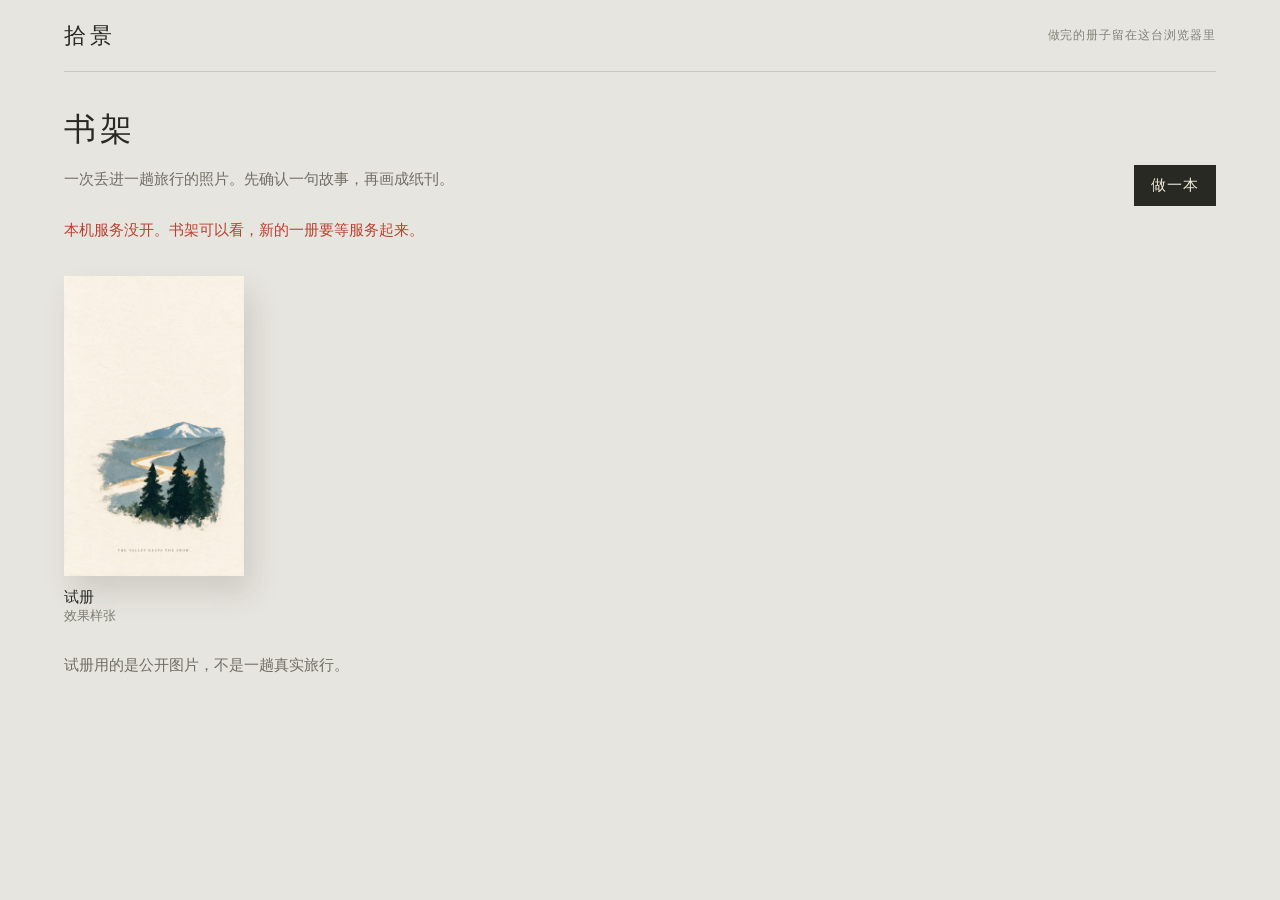
==== site/index.html @ c5df9996 "chore: baseline the local album site before the essay plan" ====
<!DOCTYPE html>
<html lang="zh-CN">
<head>
  <meta charset="utf-8" />
  <meta name="viewport" content="width=device-width, initial-scale=1" />
  <title>拾景</title>
  <link rel="stylesheet" href="style.css" />
</head>
<body>
  <header class="top">
    <a class="brand" href="#/">拾景</a>
    <p class="hint" id="hint">本机相册</p>
  </header>
  <main id="app"></main>
  <script type="module" src="app.js"></script>
</body>
</html>
---- site/style.css ----
:root { --paper: #f3eedf; --ink: #282923; --red: #b9412e; --desk: #e7e5df; }
* { box-sizing: border-box; }
body { margin: 0; background: var(--desk); color: var(--ink); font: 15px "Iowan Old Style", Palatino, "Songti SC", serif; }
button, a { color: inherit; font: inherit; }
button { cursor: pointer; }
button:disabled { opacity: 0.35; cursor: default; }
.top { height: 72px; margin: 0 5%; border-bottom: 1px solid #c9c8bf; display: flex; align-items: center; justify-content: space-between; }
.brand { text-decoration: none; letter-spacing: 0.18em; font-size: 22px; }
.hint { margin: 0; color: #818277; font-size: 12px; letter-spacing: 0.08em; }
main { padding: 28px 5% 64px; }
.shelf-head, .row { display: flex; justify-content: space-between; align-items: end; gap: 16px; }
h1 { margin: 8px 0 0; font-weight: 500; font-size: 32px; letter-spacing: 0.12em; }
.lead { color: #6f6e64; line-height: 1.6; max-width: 46em; }
.kicker { margin: 0; letter-spacing: 0.14em; font-size: 12px; color: #8a8474; }
.return-link { margin: 0 0 8px; display: flex; gap: 18px; align-items: baseline; }
.return-link a { text-decoration: none; letter-spacing: 0.08em; }
.linkish { border: 0; padding: 0; background: transparent; letter-spacing: 0.08em; }
.linkish:focus-visible, .handoff button:focus-visible { outline: 1px solid var(--red); outline-offset: 3px; }
.story li small { display: block; color: #8a8474; letter-spacing: 0.08em; font-size: 12px; }
.primary, a.quiet { display: inline-block; text-decoration: none; text-align: center; }
.shelf { display: grid; grid-template-columns: repeat(auto-fill, minmax(160px, 180px)); gap: 36px 28px; margin: 36px 0 28px; }
.book-link { display: block; width: 100%; padding: 0; border: 0; background: transparent; text-align: left; }
.cover { display: block; aspect-ratio: 3 / 5; background: var(--paper); box-shadow: 8px 16px 28px #35322224; overflow: hidden; }
.cover img { width: 100%; height: 100%; object-fit: cover; display: block; }
.book-link strong { display: block; margin-top: 12px; font-weight: 500; }
.book-link small { color: #7d7d73; }
.primary, .quiet { border: 1px solid var(--ink); background: var(--ink); color: var(--paper); padding: 10px 16px; letter-spacing: 0.06em; white-space: nowrap; flex-shrink: 0; }
.quiet { background: transparent; color: var(--ink); }
.card { max-width: 640px; background: var(--paper); padding: 28px; box-shadow: 8px 18px 30px #35322218; }
.drop { border: 1px solid #c9c4b4; min-height: 180px; display: flex; flex-direction: column; justify-content: center; gap: 8px; padding: 24px; }
.drop.over { background: #efe8d8; }
.sentence { font-size: 22px; line-height: 1.55; margin: 0 0 18px; }
.check { display: block; padding: 12px; border: 1px solid rgba(0, 0, 0, 0.12); margin-top: 8px; }
.check input { margin-right: 8px; }
.note { width: 100%; margin-top: 14px; border: 0; border-bottom: 1px solid #c9c4b4; background: transparent; font: inherit; padding: 8px 0; }
.story { margin: 0; padding-left: 18px; line-height: 1.8; }
.actions { display: flex; gap: 10px; margin-top: 22px; }
.error { color: var(--red); }
.reading-area { position: relative; display: flex; justify-content: center; align-items: center; min-height: 0; }
.book-wrap { width: min(860px, calc((100vh - 340px) * 1.2)); aspect-ratio: 6 / 5; perspective: 2400px; margin: 12px auto 8px; touch-action: pan-y; }
.book { width: 100%; height: 100%; position: relative; transform: translateX(-25%); transition: transform 0.8s cubic-bezier(.22,.61,.36,1); transform-style: preserve-3d; }
.book.open { transform: translateX(0); }
.book.ended { transform: translateX(25%); }
.sheet { position: absolute; left: 50%; top: 0; width: 50%; height: 100%; transform-origin: left center; transform-style: preserve-3d; transition: transform 1s cubic-bezier(.32,.05,.24,1); cursor: pointer; }
.sheet.flipped { transform: rotateY(-180deg); }
.face { position: absolute; inset: 0; background: var(--paper); backface-visibility: hidden; overflow: hidden; box-shadow: 1px 2px 2px #35322220, 8px 17px 28px #35322224; }
.face.back { transform: rotateY(180deg); }
.face::after { content: ""; position: absolute; inset: 0; pointer-events: none; background: linear-gradient(90deg, #201b1515, transparent 5%, transparent 96%, #fff3); }
.face.back::after { background: linear-gradient(270deg, #201b1522, transparent 6%); }
.page, .page img { width: 100%; height: 100%; }
.page img { display: block; object-fit: cover; }
.round { position: absolute; top: 50%; width: 42px; height: 42px; margin-top: -21px; background: transparent; border: 1px solid #b7b8af; border-radius: 50%; font-size: 22px; z-index: 20; }
.prev { left: 0; }
.next { right: 0; }
.status { display: flex; justify-content: space-between; border-top: 1px solid #cac9c0; padding: 14px 0; font-size: 13px; }
#counter { color: var(--red); }
@media (max-width: 760px) {
  h1 { font-size: 24px; }
  .book-wrap { width: 100%; aspect-ratio: 0.6; }
  .book, .book.open, .book.ended { transform: none; }
  .sheet { left: 0; width: 100%; }
  .sheet.flipped { visibility: hidden; }
  .reading-area { min-height: 0; margin-bottom: 72px; }
  .sheet.mobile-back { visibility: visible; transform: none; }
  .sheet.mobile-back .face.back { transform: none; z-index: 2; }
  .sheet.mobile-back .front { visibility: hidden; }
  .round { top: auto; bottom: -58px; }
  .top { height: auto; min-height: 64px; padding: 14px 0; gap: 12px; }
  .hint { max-width: 48%; text-align: right; }
}
.format-row { position: sticky; top: 0; z-index: 4; display: flex; justify-content: space-between; align-items: baseline; gap: 12px 28px; flex-wrap: wrap; background: var(--desk); padding: 4px 0 12px; }
.formats { display: flex; gap: 28px; }
.formats button { border: 0; border-bottom: 1px solid transparent; background: transparent; padding: 0 0 4px; font: inherit; font-size: 32px; letter-spacing: 0.04em; color: #6f6e64; }
.formats button[aria-selected="true"] { color: var(--ink); border-bottom-color: var(--ink); }
.stage { margin-top: 8px; }
.moments-stage, .xhs-stage { display: flex; flex-wrap: nowrap; gap: 28px 40px; align-items: flex-start; margin-top: 18px; }
.xhs-stage { flex-wrap: wrap; }
.shot { display: block; padding: 0; border: 0; background: transparent; line-height: 0; }
.cover-shot img { display: block; width: min(26vw, 300px); height: auto; background: var(--paper); box-shadow: 4px 12px 22px #35322222; }
.grid-piece { width: min(40vw, 420px); min-width: 0; }
.grid-preview { display: grid; gap: 4px; width: 100%; margin: 0; }
.grid-preview[data-count="1"] { width: min(100%, 220px); }
.grid-preview[data-count="2"], .grid-preview[data-count="4"] { grid-template-columns: 1fr 1fr; }
.grid-preview[data-count="3"], .grid-preview[data-count="5"], .grid-preview[data-count="6"] { grid-template-columns: 1fr 1fr 1fr; }
.grid-preview .shot { min-width: 0; }
.grid-preview .shot img { display: block; width: 100%; height: auto; }
.xhs-hero { position: relative; line-height: 0; }
.xhs-hero img { display: block; width: min(40vw, 420px); height: auto; background: var(--paper); box-shadow: 4px 12px 22px #35322222; }
.xhs-hit { position: absolute; top: 0; bottom: 0; width: 28%; border: 0; background: transparent; }
.xhs-hit.left { left: 0; }
.xhs-hit.right { right: 0; }
.xhs-copy { max-width: 16em; padding-top: 8px; }
.xhs-copy .caption { font-size: 28px; line-height: 1.45; margin: 0 0 18px; }
.xhs-thumbs { display: flex; gap: 8px; margin-top: 18px; }
.xhs-thumbs button { padding: 0; border: 0; background: transparent; line-height: 0; }
.xhs-thumbs img { width: 52px; height: auto; display: block; }
.xhs-thumbs button[aria-current="true"] img { outline: 1px solid var(--ink); outline-offset: 3px; }
.mark { position: absolute; left: 0; top: 0; z-index: 1; background: var(--ink); color: var(--paper); font-size: 12px; letter-spacing: 0.12em; line-height: 1.4; padding: 4px 7px; }
.reel { position: relative; height: min(58vh, 540px); width: auto; aspect-ratio: 9 / 16; background: var(--paper); box-shadow: 4px 12px 22px #35322222; overflow: hidden; }
.reel img { position: absolute; inset: 0; width: 100%; height: 100%; object-fit: contain; opacity: 0; transition: opacity 0.7s linear; }
.reel img.on { opacity: 1; }
.linkish[aria-pressed="true"] { border-bottom: 1px solid var(--ink); }
@media (max-width: 760px) {
  .formats { gap: 16px; }
  .formats button { font-size: 24px; }
  .moments-stage { flex-direction: column-reverse; flex-wrap: wrap; }
  .grid-piece { width: 100%; min-height: calc(100vh - 304px); }
  .cover-shot img, .xhs-hero img { width: min(78vw, 360px); }
  .xhs-copy .caption { font-size: 22px; }
  .reel { height: min(58vh, 520px); width: auto; }
}
@media (prefers-reduced-motion: reduce) {
  .book, .sheet, .reel img { transition: none; }
}
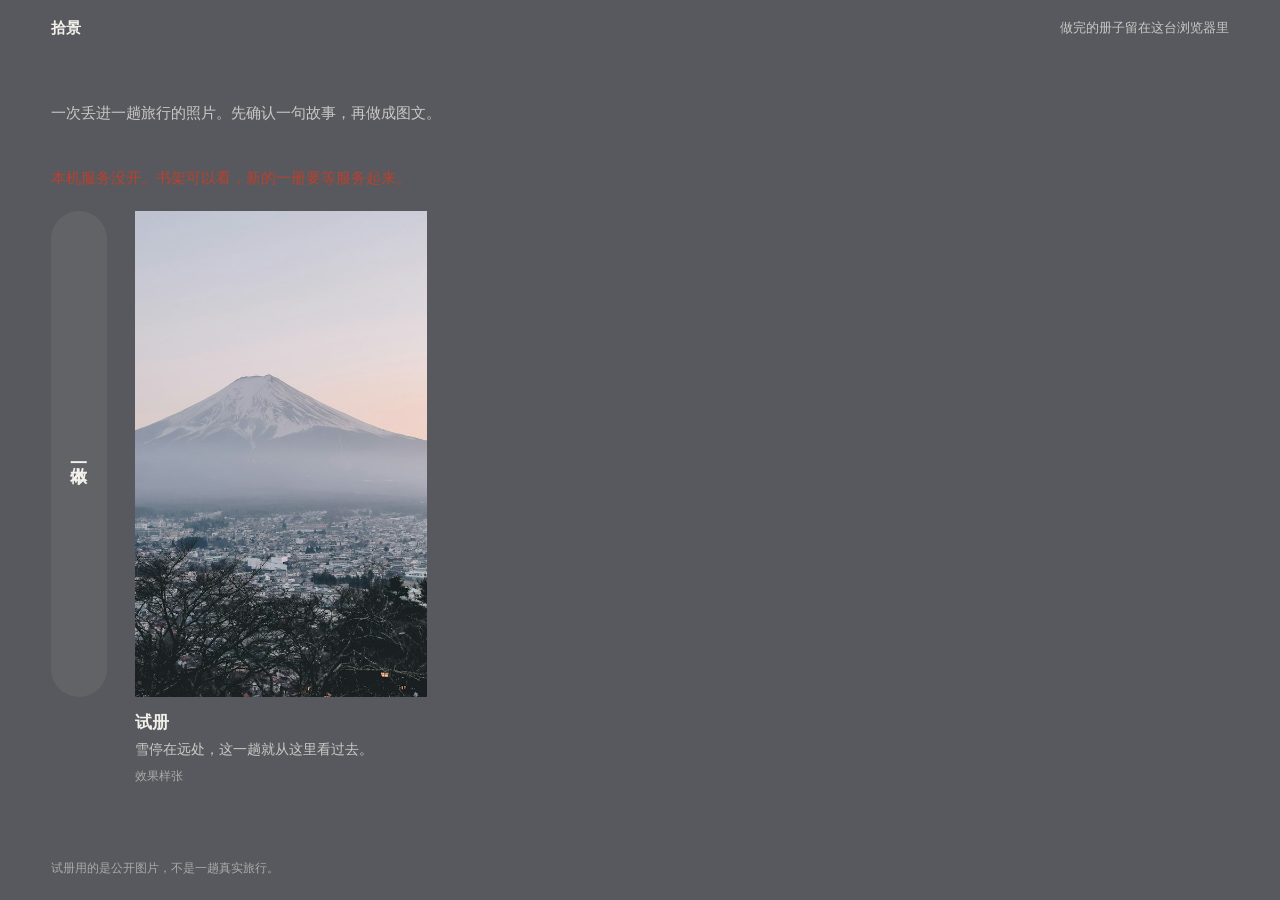
==== commit ce735a1a: "feat: restyle 拾景 as borrowed light The room takes its color from the page on screen. The page stays " ====
--- a/site/index.html
+++ b/site/index.html
@@ -2,7 +2,7 @@
 <html lang="zh-CN">
 <head>
   <meta charset="utf-8" />
-  <meta name="viewport" content="width=device-width, initial-scale=1" />
+  <meta name="viewport" content="width=device-width, initial-scale=1, viewport-fit=cover" />
   <title>拾景</title>
   <link rel="stylesheet" href="style.css" />
 </head>
--- a/site/style.css
+++ b/site/style.css
@@ -1,114 +1,331 @@
-:root { --paper: #f3eedf; --ink: #282923; --red: #b9412e; --desk: #e7e5df; }
+@property --room { syntax: "<color>"; inherits: true; initial-value: #3e3f3c; }
+@property --on-room { syntax: "<color>"; inherits: true; initial-value: #f2f0ea; }
+
+:root {
+  --paper: #f2f0ea;
+  --ink: #282923;
+  --ink-soft: #6f6e64;
+  --undeveloped: #3e3f3c;
+  --ribbon: #2f4a9a;
+  --room: var(--undeveloped);
+  --on-room: var(--paper);
+  --quiet: color-mix(in oklab, var(--on-room) 76%, var(--room));
+  --faint: color-mix(in oklab, var(--on-room) 56%, var(--room));
+  --red: #b9412e;
+  --light: 900ms;
+  --ease: cubic-bezier(.22, .61, .36, 1);
+  --song: "Songti SC", "STSong", "Source Han Serif SC", "Noto Serif SC", serif;
+  --hei: "PingFang SC", "Hiragino Sans GB", "Microsoft YaHei", system-ui, sans-serif;
+  --gutter: clamp(16px, 4vw, 56px);
+  --bar: 56px;
+  --page-w: min(calc(100vw - 2 * var(--gutter)), calc((100svh - var(--bar) - 96px) * 0.75));
+  transition: --room var(--light) var(--ease), --on-room var(--light) var(--ease);
+}
+@media (prefers-reduced-motion: reduce) {
+  :root { --light: 0ms; }
+}
+
 * { box-sizing: border-box; }
-body { margin: 0; background: var(--desk); color: var(--ink); font: 15px "Iowan Old Style", Palatino, "Songti SC", serif; }
+html, body { margin: 0; min-height: 100%; }
+body {
+  min-height: 100svh;
+  background: var(--room);
+  color: var(--on-room);
+  font: 15px/1.6 var(--hei);
+  -webkit-font-smoothing: antialiased;
+}
 button, a { color: inherit; font: inherit; }
-button { cursor: pointer; }
+button { cursor: pointer; background: none; border: 0; padding: 0; }
 button:disabled { opacity: 0.35; cursor: default; }
-.top { height: 72px; margin: 0 5%; border-bottom: 1px solid #c9c8bf; display: flex; align-items: center; justify-content: space-between; }
-.brand { text-decoration: none; letter-spacing: 0.18em; font-size: 22px; }
-.hint { margin: 0; color: #818277; font-size: 12px; letter-spacing: 0.08em; }
-main { padding: 28px 5% 64px; }
-.shelf-head, .row { display: flex; justify-content: space-between; align-items: end; gap: 16px; }
-h1 { margin: 8px 0 0; font-weight: 500; font-size: 32px; letter-spacing: 0.12em; }
-.lead { color: #6f6e64; line-height: 1.6; max-width: 46em; }
-.kicker { margin: 0; letter-spacing: 0.14em; font-size: 12px; color: #8a8474; }
-.return-link { margin: 0 0 8px; display: flex; gap: 18px; align-items: baseline; }
-.return-link a { text-decoration: none; letter-spacing: 0.08em; }
-.linkish { border: 0; padding: 0; background: transparent; letter-spacing: 0.08em; }
-.linkish:focus-visible, .handoff button:focus-visible { outline: 1px solid var(--red); outline-offset: 3px; }
-.story li small { display: block; color: #8a8474; letter-spacing: 0.08em; font-size: 12px; }
-.primary, a.quiet { display: inline-block; text-decoration: none; text-align: center; }
-.shelf { display: grid; grid-template-columns: repeat(auto-fill, minmax(160px, 180px)); gap: 36px 28px; margin: 36px 0 28px; }
-.book-link { display: block; width: 100%; padding: 0; border: 0; background: transparent; text-align: left; }
-.cover { display: block; aspect-ratio: 3 / 5; background: var(--paper); box-shadow: 8px 16px 28px #35322224; overflow: hidden; }
-.cover img { width: 100%; height: 100%; object-fit: cover; display: block; }
-.book-link strong { display: block; margin-top: 12px; font-weight: 500; }
-.book-link small { color: #7d7d73; }
-.primary, .quiet { border: 1px solid var(--ink); background: var(--ink); color: var(--paper); padding: 10px 16px; letter-spacing: 0.06em; white-space: nowrap; flex-shrink: 0; }
-.quiet { background: transparent; color: var(--ink); }
-.card { max-width: 640px; background: var(--paper); padding: 28px; box-shadow: 8px 18px 30px #35322218; }
-.drop { border: 1px solid #c9c4b4; min-height: 180px; display: flex; flex-direction: column; justify-content: center; gap: 8px; padding: 24px; }
-.drop.over { background: #efe8d8; }
-.sentence { font-size: 22px; line-height: 1.55; margin: 0 0 18px; }
-.check { display: block; padding: 12px; border: 1px solid rgba(0, 0, 0, 0.12); margin-top: 8px; }
-.check input { margin-right: 8px; }
-.note { width: 100%; margin-top: 14px; border: 0; border-bottom: 1px solid #c9c4b4; background: transparent; font: inherit; padding: 8px 0; }
+a { text-decoration: none; }
+:focus-visible { outline: 2px solid var(--on-room); outline-offset: 4px; }
+p { text-wrap: pretty; }
+.vh { position: absolute; width: 1px; height: 1px; overflow: hidden; clip: rect(0 0 0 0); white-space: nowrap; }
+[hidden] { display: none !important; }
+
+.top {
+  height: var(--bar);
+  margin: 0;
+  padding: 0 var(--gutter);
+  border: 0;
+  display: flex;
+  align-items: center;
+  justify-content: space-between;
+  gap: 16px;
+}
+.brand { font-weight: 600; font-size: 15px; letter-spacing: 0; }
+.hint { margin: 0; color: var(--quiet); font-size: 13px; letter-spacing: 0; }
+main { padding: 0; }
+h1 { margin: 8px 0 0; font-weight: 600; font-size: 28px; letter-spacing: 0; }
+.lead { color: var(--quiet); line-height: 1.6; max-width: 36em; }
+.kicker { margin: 18px 0 8px; font-size: 13px; letter-spacing: 0; color: var(--quiet); }
+.error { color: var(--red); }
+.primary, .quiet, a.quiet {
+  display: inline-block;
+  text-align: center;
+  letter-spacing: 0;
+  white-space: nowrap;
+}
+.primary {
+  border: 0;
+  border-radius: 999px;
+  background: var(--on-room);
+  color: var(--room);
+  padding: 12px 22px;
+  font-weight: 600;
+}
+.primary:active { background: color-mix(in oklab, var(--on-room) 80%, var(--room)); }
+.quiet, a.quiet { border: 0; background: transparent; color: var(--quiet); padding: 6px 0; }
+.quiet:hover, a.quiet:hover { color: var(--on-room); }
+.linkish { border: 0; padding: 0; background: transparent; }
+.linkish:focus-visible, .handoff button:focus-visible { outline: 2px solid var(--on-room); outline-offset: 4px; }
+
+.shelf-body {
+  min-height: calc(100svh - var(--bar));
+  padding: 0 var(--gutter);
+  display: flex;
+  flex-direction: column;
+}
+.shelf-body .lead { margin: 5svh 0 26px; }
+.row {
+  --cover-h: clamp(300px, 54svh, 520px);
+  display: flex;
+  align-items: flex-start;
+  gap: 28px;
+  overflow-x: auto;
+  scroll-snap-type: x mandatory;
+  scrollbar-width: none;
+  padding: 6px 4px 8px;
+  margin: 0 -4px;
+}
+.row::-webkit-scrollbar { display: none; }
+.make-spine {
+  flex: none;
+  width: 56px;
+  height: var(--cover-h);
+  border-radius: 28px;
+  background: color-mix(in oklab, var(--on-room) 7%, var(--room));
+  display: grid;
+  place-items: center;
+  scroll-snap-align: start;
+  color: inherit;
+}
+.make-spine span { writing-mode: vertical-rl; font-size: 17px; font-weight: 600; }
+.make-spine:active, .make-spine.over { background: var(--on-room); color: var(--room); }
+.book-link {
+  flex: none;
+  width: calc(var(--cover-h) * 3 / 5);
+  padding: 0;
+  border: 0;
+  background: transparent;
+  text-align: left;
+  color: inherit;
+  scroll-snap-align: start;
+}
+.cover { display: block; height: var(--cover-h); background: var(--paper); overflow: hidden; }
+.cover img { width: 100%; height: 100%; object-fit: contain; display: block; background: var(--paper); }
+.cover img.fit-cover { object-fit: cover; }
+.book-link strong { display: block; margin-top: 14px; font: 600 17px/1.4 var(--song); }
+.book-link .line { display: block; margin-top: 4px; font: 14px/1.6 var(--song); color: var(--quiet); }
+.book-link small { display: block; margin-top: 6px; color: var(--faint); font-size: 12px; }
+.foot { margin: auto 0 0; padding: 28px 0 22px; font-size: 12px; color: var(--faint); }
+
+.make-stage { padding-top: 8px; }
+.drop {
+  border: 0;
+  width: var(--page-w);
+  margin: 0 auto;
+  aspect-ratio: 1080 / 1440;
+  min-height: 0;
+  display: grid;
+  place-content: center;
+  gap: 6px;
+  padding: 24px;
+  text-align: center;
+  cursor: pointer;
+  background: var(--trip, color-mix(in oklab, var(--on-room) 7%, var(--room)));
+  transition: background-color var(--light) var(--ease);
+}
+.drop.over { background: color-mix(in oklab, var(--on-room) 20%, var(--room)); }
+.drop strong { font-size: 17px; font-weight: 600; }
+.drop span { font-size: 13px; color: var(--quiet); }
+.drop.lit strong, .drop.lit span { color: var(--ink); }
+.make-lead { width: var(--page-w); margin: 14px auto 24px; font-size: 13px; color: var(--quiet); }
+
+.flow { width: min(640px, calc(100% - 2 * var(--gutter))); margin: 8px auto 48px; }
+.flow.draft-flow, .flow.wait-flow { width: min(var(--page-w), calc(100% - 2 * var(--gutter))); }
+textarea.sentence, .note {
+  width: 100%;
+  margin: 0;
+  border: 0;
+  border-bottom: 1px solid color-mix(in oklab, var(--on-room) 40%, transparent);
+  background: transparent;
+  color: var(--on-room);
+  font: 22px/1.55 var(--song);
+  padding: 8px 0;
+}
+.note { margin-top: 14px; font-size: 16px; }
+.check {
+  display: flex;
+  gap: 10px;
+  align-items: flex-start;
+  padding: 12px 0;
+  margin: 0;
+  border: 0;
+  border-bottom: 1px solid color-mix(in oklab, var(--on-room) 18%, transparent);
+}
+.check input { margin: 4px 0 0; }
+.actions { display: flex; gap: 18px; align-items: center; margin-top: 22px; flex-wrap: wrap; }
+.draft-bar { position: sticky; bottom: 0; display: flex; gap: 18px; flex-wrap: wrap; align-items: center; margin-top: 22px; padding: 16px 0 8px; background: var(--room); }
+.draft-page { margin: 0 0 28px; }
+.draft-page .essay-frame { width: 100%; }
+.review-pair { display: grid; grid-template-columns: 2fr 1fr; gap: 12px; align-items: start; }
+.review-pair img, .wait-flow > img { width: 100%; height: auto; background: var(--paper); }
 .story { margin: 0; padding-left: 18px; line-height: 1.8; }
-.actions { display: flex; gap: 10px; margin-top: 22px; }
-.error { color: var(--red); }
-.reading-area { position: relative; display: flex; justify-content: center; align-items: center; min-height: 0; }
-.book-wrap { width: min(860px, calc((100vh - 340px) * 1.2)); aspect-ratio: 6 / 5; perspective: 2400px; margin: 12px auto 8px; touch-action: pan-y; }
-.book { width: 100%; height: 100%; position: relative; transform: translateX(-25%); transition: transform 0.8s cubic-bezier(.22,.61,.36,1); transform-style: preserve-3d; }
-.book.open { transform: translateX(0); }
-.book.ended { transform: translateX(25%); }
-.sheet { position: absolute; left: 50%; top: 0; width: 50%; height: 100%; transform-origin: left center; transform-style: preserve-3d; transition: transform 1s cubic-bezier(.32,.05,.24,1); cursor: pointer; }
-.sheet.flipped { transform: rotateY(-180deg); }
-.face { position: absolute; inset: 0; background: var(--paper); backface-visibility: hidden; overflow: hidden; box-shadow: 1px 2px 2px #35322220, 8px 17px 28px #35322224; }
-.face.back { transform: rotateY(180deg); }
-.face::after { content: ""; position: absolute; inset: 0; pointer-events: none; background: linear-gradient(90deg, #201b1515, transparent 5%, transparent 96%, #fff3); }
-.face.back::after { background: linear-gradient(270deg, #201b1522, transparent 6%); }
-.page, .page img { width: 100%; height: 100%; }
-.page img { display: block; object-fit: cover; }
-.round { position: absolute; top: 50%; width: 42px; height: 42px; margin-top: -21px; background: transparent; border: 1px solid #b7b8af; border-radius: 50%; font-size: 22px; z-index: 20; }
-.prev { left: 0; }
-.next { right: 0; }
-.status { display: flex; justify-content: space-between; border-top: 1px solid #cac9c0; padding: 14px 0; font-size: 13px; }
-#counter { color: var(--red); }
+.story li small { display: block; color: var(--faint); font-size: 12px; }
+
+body.is-read .brand { visibility: hidden; }
+body.is-read .return-link {
+  position: fixed;
+  z-index: 3;
+  top: 0;
+  left: var(--gutter);
+  height: var(--bar);
+  margin: 0;
+  display: flex;
+  align-items: center;
+}
+.return-link a { color: var(--quiet); letter-spacing: 0; }
+.read-stage { position: relative; width: var(--page-w); margin: 0 auto; }
+.under {
+  position: relative;
+  width: var(--page-w);
+  min-height: 58px;
+  margin: 0 auto;
+  display: flex;
+  align-items: center;
+  flex-wrap: wrap;
+  gap: 18px;
+}
+.count { font-size: 13px; color: var(--quiet); font-variant-numeric: tabular-nums; }
+.essay-send { margin: 0 0 0 auto; font-size: 13px; letter-spacing: 0; color: var(--faint); }
+.under.unread .essay-send, .under.unread .formats { opacity: 0.55; }
+#essay { position: relative; width: 100%; }
+.essay-column { min-width: 0; }
+.essay-nav {
+  position: absolute;
+  top: 35%;
+  z-index: 2;
+  padding: 12px 0;
+  border: 0;
+  background: transparent;
+  font-size: 13px;
+  letter-spacing: 0;
+  color: var(--quiet);
+  opacity: 0;
+  white-space: nowrap;
+}
+.essay-nav.prev { right: calc(100% + 22px); }
+.essay-nav.next { left: calc(100% + 22px); }
+.essay-nav:disabled { opacity: 0; }
+.read-stage[data-hover="prev"] .essay-nav.prev,
+.read-stage[data-hover="next"] .essay-nav.next,
+.essay-nav:focus-visible { opacity: 1; }
+.read-stage[data-hover="prev"] .essay-nav.prev:disabled,
+.read-stage[data-hover="next"] .essay-nav.next:disabled { opacity: 0.35; }
+.essay-frame { width: 100%; aspect-ratio: 1080 / 1440; background: var(--paper); color: var(--ink); }
+.page-label { display: none; }
+.essay-page, .essay-legacy { width: 100%; margin: 0; background: var(--paper); color: var(--ink); }
+.essay-page { display: flex; flex-direction: column; height: 100%; position: relative; }
+.essay-page .essay-image { width: 100%; height: auto; aspect-ratio: 1080 / 1008; object-fit: contain; display: block; background: var(--paper); }
+.essay-page .essay-image.fit-cover { object-fit: cover; }
+.essay-legacy .essay-image { width: 100%; height: auto; object-fit: contain; display: block; }
+.essay-copy { padding: 16px 22px 18px; font-size: 22px; line-height: 1.55; color: var(--ink); font-family: var(--song); }
+.essay-copy h1, .essay-copy p { margin: 0; font-weight: 500; line-height: 1.55; font-family: inherit; letter-spacing: 0; }
+.essay-copy h1 { font-size: 28px; color: var(--ink); }
+.essay-copy p { margin-top: 8px; font-size: 22px; color: var(--ink); }
+.essay-cover .essay-copy p { color: var(--ink-soft); }
+.essay-copy textarea, .essay-copy button, .essay-copy [data-count] {
+  font: inherit;
+  color: var(--ink);
+  background: transparent;
+  border: 0;
+}
+.essay-copy textarea { width: 100%; display: block; border-bottom: 1px solid #c9c4b4; resize: none; }
+.essay-copy [data-count] { display: block; margin-top: 6px; font-size: 12px; color: var(--ink-soft); }
+.mark {
+  position: absolute;
+  left: 0;
+  top: 0;
+  z-index: 1;
+  background: var(--ribbon);
+  color: var(--paper);
+  font-size: 12px;
+  letter-spacing: 0;
+  line-height: 1.4;
+  padding: 4px 7px;
+}
+
+.handoff, .format-row, .formats { display: flex; align-items: center; gap: 18px; }
+.format-row { background: transparent; padding: 0; }
+.formats button {
+  border: 0;
+  background: transparent;
+  padding: 10px 0;
+  font-size: 15px;
+  letter-spacing: 0;
+  color: var(--quiet);
+  white-space: nowrap;
+}
+.formats button[aria-selected="true"] { color: var(--on-room); font-weight: 600; border: 0; }
+.handoff .stage:not([hidden]) {
+  position: absolute;
+  left: calc(100% + 40px);
+  bottom: 100%;
+  width: min(260px, 28vw);
+  margin: 0;
+}
+.moments-stage, .xhs-stage { display: flex; flex-direction: column; align-items: flex-start; gap: 14px; margin: 0; }
+.moments-hero, .xhs-hero, .xhs-hit { display: none; }
+.grid-preview { display: flex; gap: 8px; width: auto; margin: 0; }
+.grid-preview .shot { padding: 0; border: 0; background: transparent; line-height: 0; }
+.grid-preview .shot img, .xhs-thumbs img { width: 36px; height: auto; display: block; }
+.xhs-thumbs { display: flex; gap: 8px; margin: 0; }
+.xhs-thumbs button { padding: 0; border: 0; background: transparent; line-height: 0; opacity: 0.42; }
+.xhs-thumbs button[aria-current="true"], .grid-preview .shot[aria-current="true"] { opacity: 1; }
+.xhs-copy { padding: 0; max-width: none; }
+.xhs-copy .caption { margin: 0 0 6px; font: 22px/1.55 var(--song); color: var(--on-room); }
+.stage .actions { margin: 0; flex-direction: column; align-items: flex-start; gap: 10px; }
+.stage .lead, .stage .meta { margin: 0; font-size: 13px; color: var(--quiet); }
+body.is-video .essay-frame { visibility: hidden; }
+body.is-video .reel {
+  position: absolute;
+  left: calc(-1 * var(--page-w) - 40px);
+  bottom: 0;
+  width: var(--page-w);
+  aspect-ratio: 1080 / 1440;
+  height: auto;
+  background: var(--paper);
+  overflow: hidden;
+  box-shadow: none;
+}
+.reel img { position: absolute; inset: 0; width: 100%; height: 100%; object-fit: contain; opacity: 0; transition: opacity 0.45s linear; }
+.reel img.on { opacity: 1; }
+
 @media (max-width: 760px) {
-  h1 { font-size: 24px; }
-  .book-wrap { width: 100%; aspect-ratio: 0.6; }
-  .book, .book.open, .book.ended { transform: none; }
-  .sheet { left: 0; width: 100%; }
-  .sheet.flipped { visibility: hidden; }
-  .reading-area { min-height: 0; margin-bottom: 72px; }
-  .sheet.mobile-back { visibility: visible; transform: none; }
-  .sheet.mobile-back .face.back { transform: none; z-index: 2; }
-  .sheet.mobile-back .front { visibility: hidden; }
-  .round { top: auto; bottom: -58px; }
-  .top { height: auto; min-height: 64px; padding: 14px 0; gap: 12px; }
+  :root { --bar: 52px; --page-w: min(calc(100vw - 32px), calc((100svh - 150px) * 0.75)); }
   .hint { max-width: 48%; text-align: right; }
-}
-.format-row { position: sticky; top: 0; z-index: 4; display: flex; justify-content: space-between; align-items: baseline; gap: 12px 28px; flex-wrap: wrap; background: var(--desk); padding: 4px 0 12px; }
-.formats { display: flex; gap: 28px; }
-.formats button { border: 0; border-bottom: 1px solid transparent; background: transparent; padding: 0 0 4px; font: inherit; font-size: 32px; letter-spacing: 0.04em; color: #6f6e64; }
-.formats button[aria-selected="true"] { color: var(--ink); border-bottom-color: var(--ink); }
-.stage { margin-top: 8px; }
-.moments-stage, .xhs-stage { display: flex; flex-wrap: nowrap; gap: 28px 40px; align-items: flex-start; margin-top: 18px; }
-.xhs-stage { flex-wrap: wrap; }
-.shot { display: block; padding: 0; border: 0; background: transparent; line-height: 0; }
-.cover-shot img { display: block; width: min(26vw, 300px); height: auto; background: var(--paper); box-shadow: 4px 12px 22px #35322222; }
-.grid-piece { width: min(40vw, 420px); min-width: 0; }
-.grid-preview { display: grid; gap: 4px; width: 100%; margin: 0; }
-.grid-preview[data-count="1"] { width: min(100%, 220px); }
-.grid-preview[data-count="2"], .grid-preview[data-count="4"] { grid-template-columns: 1fr 1fr; }
-.grid-preview[data-count="3"], .grid-preview[data-count="5"], .grid-preview[data-count="6"] { grid-template-columns: 1fr 1fr 1fr; }
-.grid-preview .shot { min-width: 0; }
-.grid-preview .shot img { display: block; width: 100%; height: auto; }
-.xhs-hero { position: relative; line-height: 0; }
-.xhs-hero img { display: block; width: min(40vw, 420px); height: auto; background: var(--paper); box-shadow: 4px 12px 22px #35322222; }
-.xhs-hit { position: absolute; top: 0; bottom: 0; width: 28%; border: 0; background: transparent; }
-.xhs-hit.left { left: 0; }
-.xhs-hit.right { right: 0; }
-.xhs-copy { max-width: 16em; padding-top: 8px; }
-.xhs-copy .caption { font-size: 28px; line-height: 1.45; margin: 0 0 18px; }
-.xhs-thumbs { display: flex; gap: 8px; margin-top: 18px; }
-.xhs-thumbs button { padding: 0; border: 0; background: transparent; line-height: 0; }
-.xhs-thumbs img { width: 52px; height: auto; display: block; }
-.xhs-thumbs button[aria-current="true"] img { outline: 1px solid var(--ink); outline-offset: 3px; }
-.mark { position: absolute; left: 0; top: 0; z-index: 1; background: var(--ink); color: var(--paper); font-size: 12px; letter-spacing: 0.12em; line-height: 1.4; padding: 4px 7px; }
-.reel { position: relative; height: min(58vh, 540px); width: auto; aspect-ratio: 9 / 16; background: var(--paper); box-shadow: 4px 12px 22px #35322222; overflow: hidden; }
-.reel img { position: absolute; inset: 0; width: 100%; height: 100%; object-fit: contain; opacity: 0; transition: opacity 0.7s linear; }
-.reel img.on { opacity: 1; }
-.linkish[aria-pressed="true"] { border-bottom: 1px solid var(--ink); }
-@media (max-width: 760px) {
-  .formats { gap: 16px; }
-  .formats button { font-size: 24px; }
-  .moments-stage { flex-direction: column-reverse; flex-wrap: wrap; }
-  .grid-piece { width: 100%; min-height: calc(100vh - 304px); }
-  .cover-shot img, .xhs-hero img { width: min(78vw, 360px); }
-  .xhs-copy .caption { font-size: 22px; }
-  .reel { height: min(58vh, 520px); width: auto; }
+  .shelf-body .lead { margin-top: 3svh; }
+  .row { --cover-h: min(52svh, 440px); gap: 20px; }
+  .essay-nav { display: none; }
+  body.is-format #handoff { flex: 1 0 100%; }
+  body.is-format .handoff { flex-direction: column; align-items: flex-start; width: 100%; }
+  .handoff .stage:not([hidden]) { position: static; width: 100%; margin-top: 8px; }
+  body.is-video .essay-frame { display: none; }
+  body.is-video .reel { position: relative; left: auto; bottom: auto; width: 100%; }
+  .xhs-copy .caption { font-size: 19px; }
+  .flow { width: min(640px, calc(100% - 32px)); }
 }
 @media (prefers-reduced-motion: reduce) {
-  .book, .sheet, .reel img { transition: none; }
-}
+  .reel img, .drop { transition: none; }
+}
